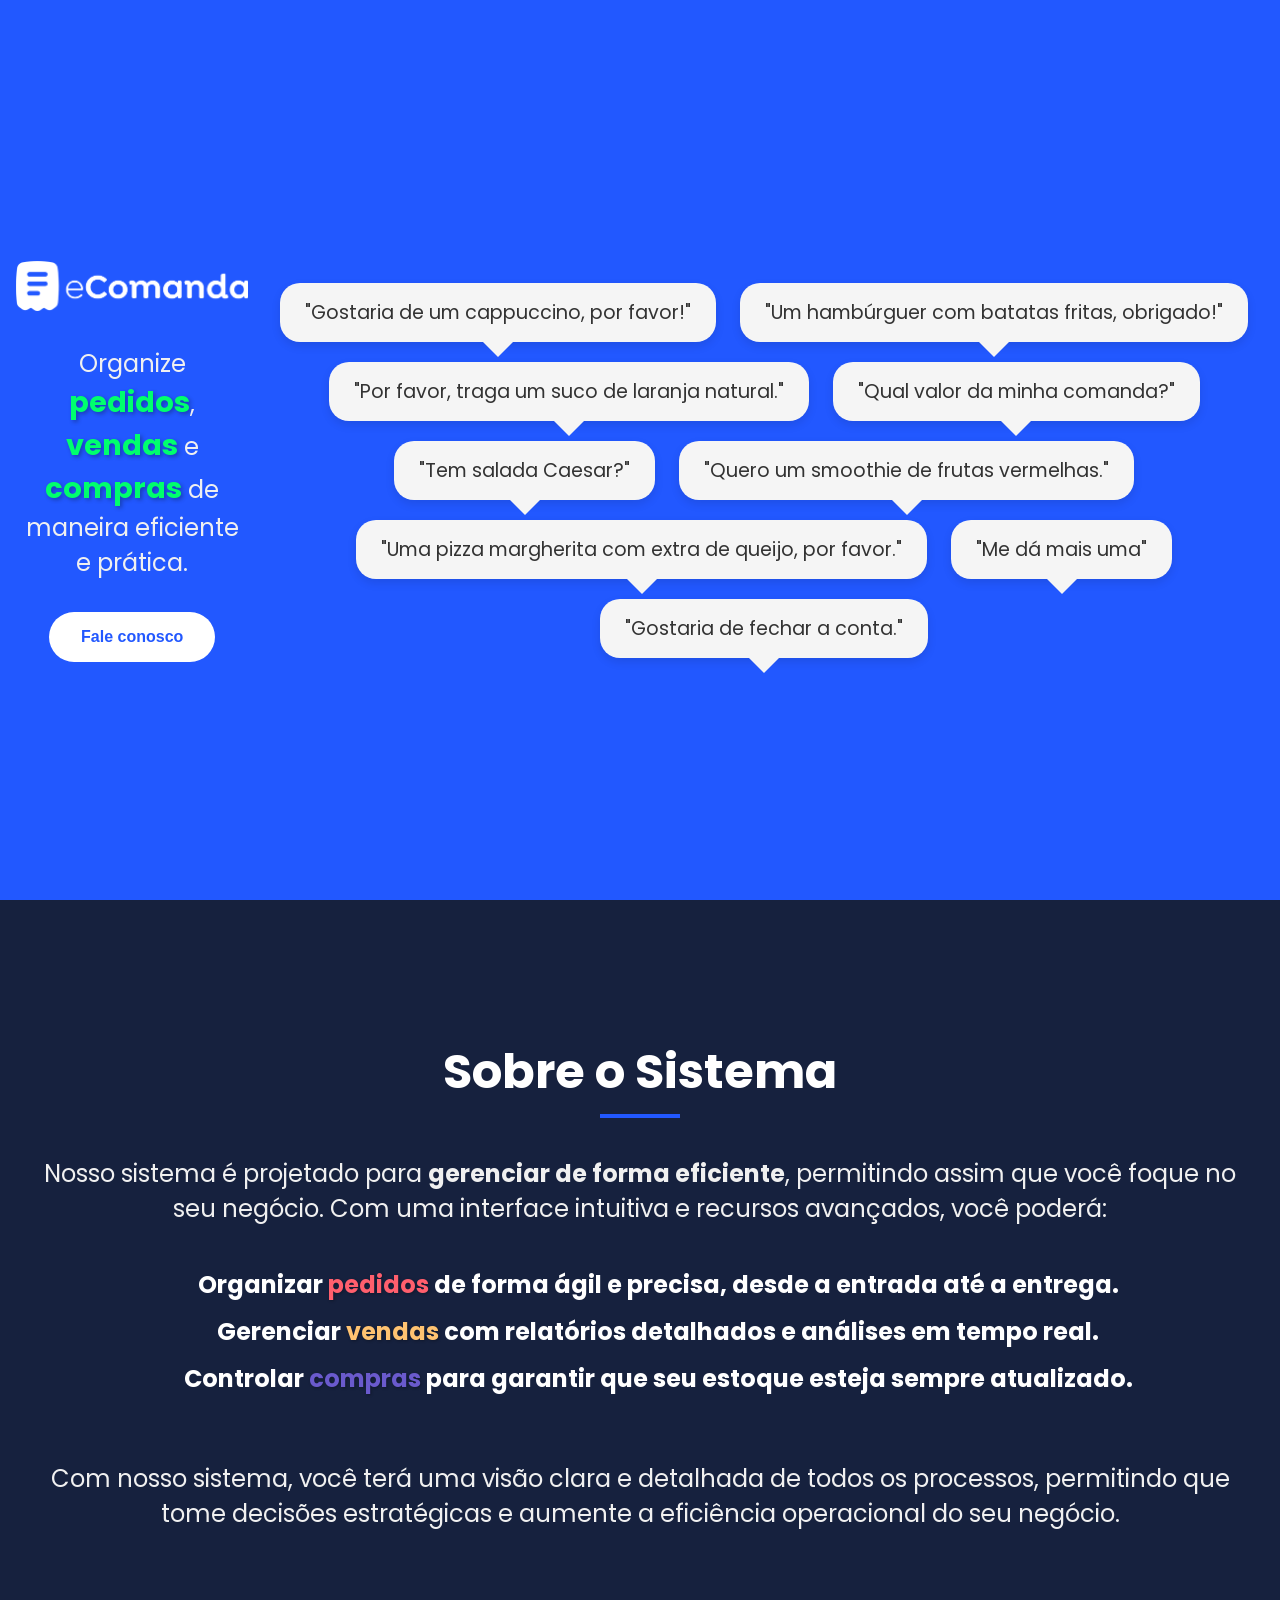
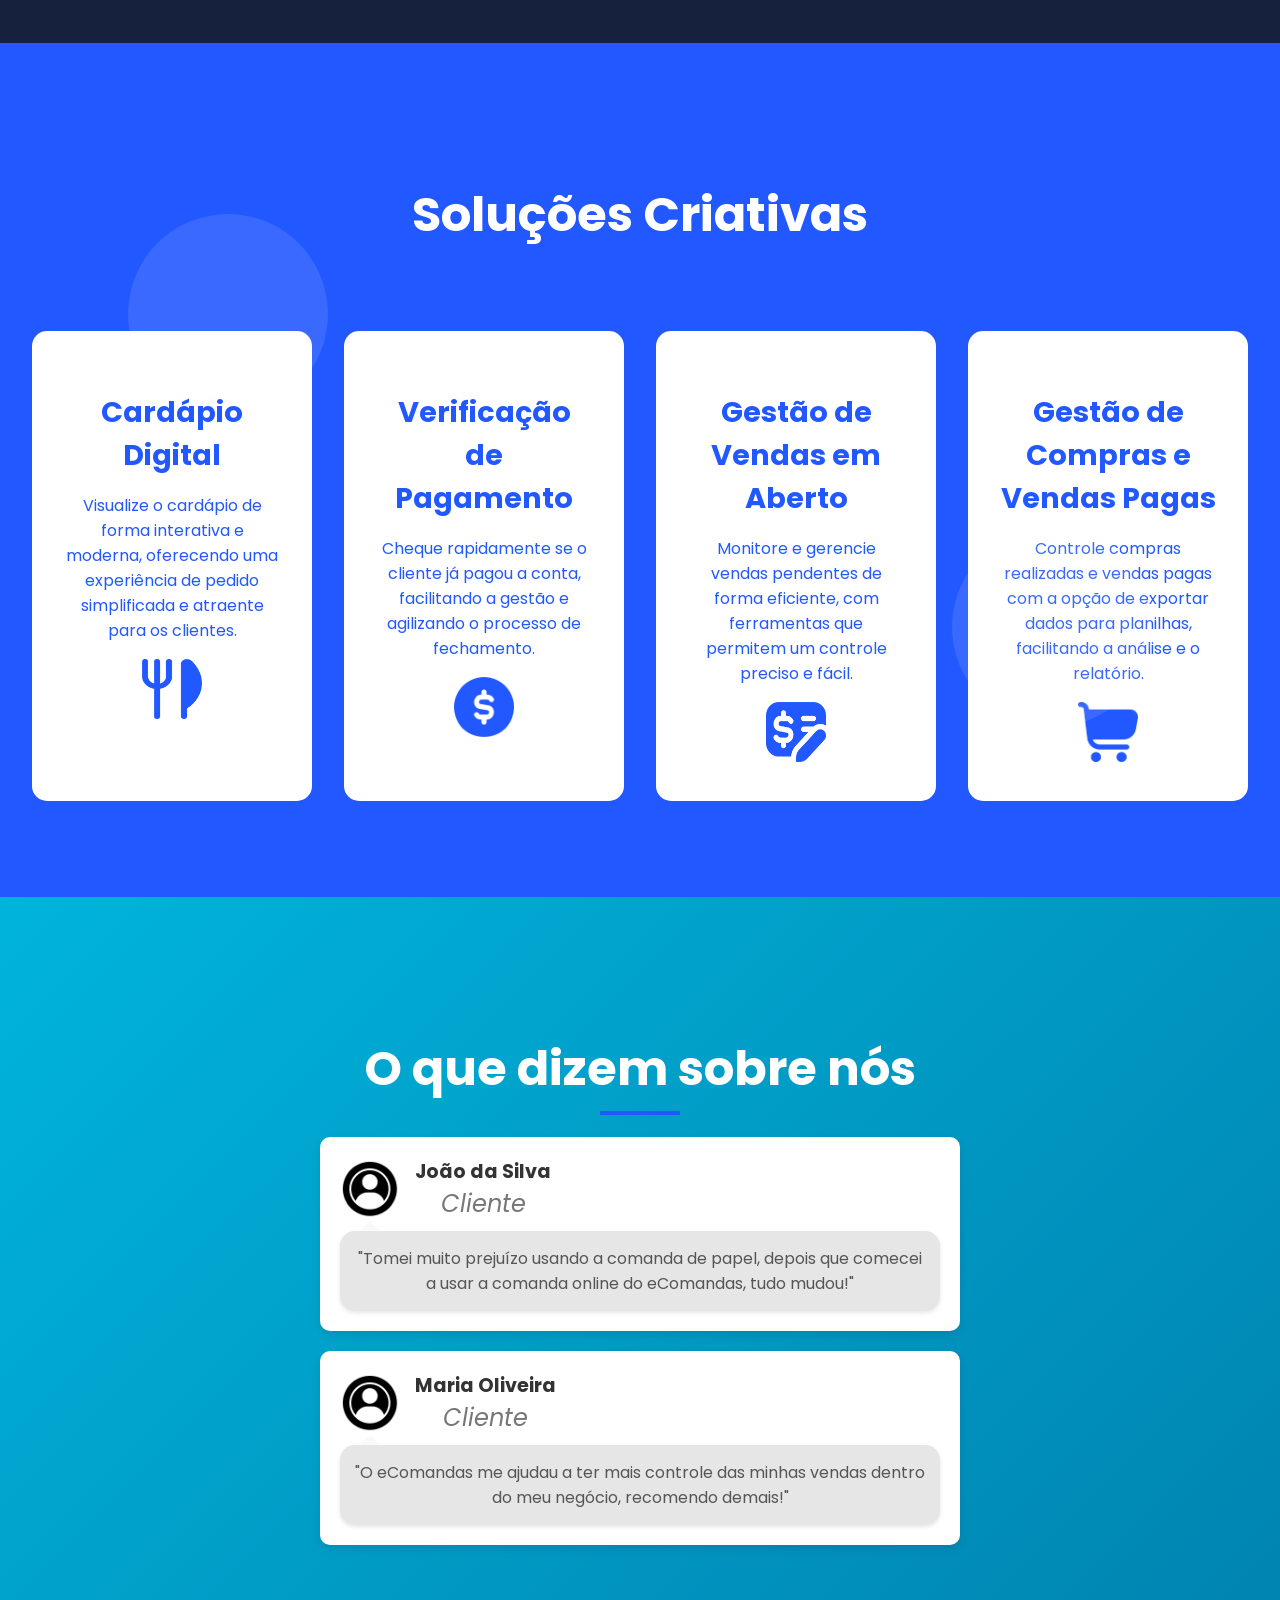
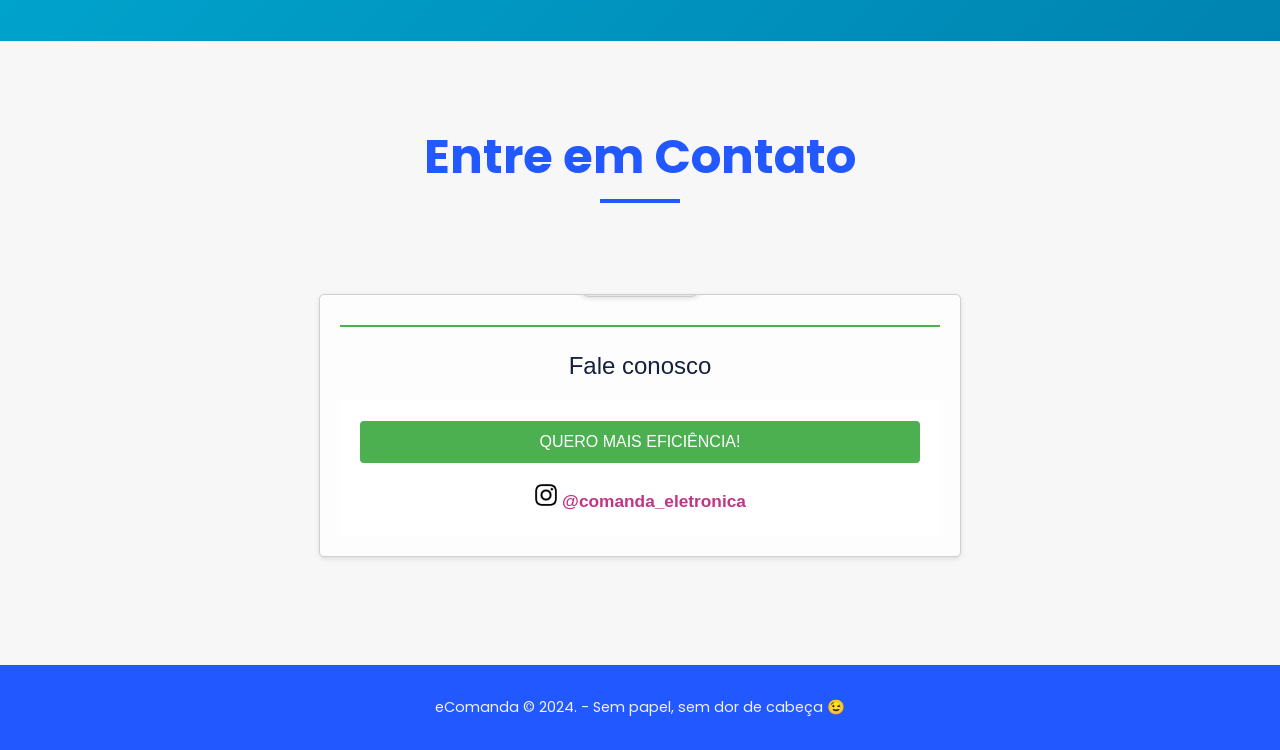
==== index.html @ a19145e9 "commit inicial" ====
<!DOCTYPE html>
<html lang="pt-br">
<head>
    <meta charset="UTF-8">
    <meta http-equiv="X-UA-Compatible" content="IE=edge">
    <meta name="viewport" content="width=device-width, initial-scale=1.0">
    <title>Landing Page Criativa</title>
    <link rel="icon" href="./images/icon_ecomanda.png">
    <link href="https://fonts.googleapis.com/css2?family=Pacifico&family=Poppins:wght@300;400;700&display=swap" rel="stylesheet">
    <style>
        body {
            font-family: 'Poppins', sans-serif;
            margin: 0;
            padding: 0;
            overflow-x: hidden;
            background-color: #1a1a2e;
            color: #fff;
        }

        header {
            position: relative;
            height: 100vh;
            background-color: #2258FF;
            display: flex;
            justify-content: center;
            align-items: center;
            text-align: center;
            overflow: hidden;
        }


        .header-content {
            z-index: 10;
            position: relative;
            margin-left: 1rem;
        }

        .header-logo {
            height: 50px;
        }

        /* Estilo para os balões de texto */


/* Estilo para os balões de texto */
.bubble-container {
    position: relative;
    top: 20px;
    text-align: center;
    padding: 20px;
}

.bubble {
    position: relative;
    display: inline-block;
    background-color: #f5f5f5;
    border-radius: 20px;
    padding: 15px 25px;
    margin: 10px;
    font-size: 1.2em;
    color: #333;
    box-shadow: 0px 4px 10px rgba(0, 0, 0, 0.1);
    animation: float 6s ease-in-out infinite;
}

.bubble::after {
    content: "";
    position: absolute;
    border-style: solid;
    border-width: 15px 15px 0;
    border-color: #f5f5f5 transparent;
    display: block;
    width: 0;
    z-index: 1;
    bottom: -15px;
    left: 50%;
    transform: translateX(-50%);
}

.bubble1 { animation-delay: 0s; }
.bubble2 { animation-delay: 0.5s; }
.bubble3 { animation-delay: 1s; }
.bubble4 { animation-delay: 1.5s; }
.bubble5 { animation-delay: 2s; }
.bubble6 { animation-delay: 2.5s; }
.bubble7 { animation-delay: 3s; }
.bubble8 { animation-delay: 3.5s; }
.bubble9 { animation-delay: 4s; }

/* Animação dos balões de texto */
@keyframes float {
    0%, 100% { transform: translateY(0); }
    50% { transform: translateY(-40px); }
}




        h1 {
            font-size: 5rem;
            font-family: 'Optima';
            margin: 0;
            color: #2258ff;
            text-shadow: 2px 2px 4px rgba(0, 0, 0, 0.3);
            animation: floatText 3s ease-in-out infinite;
        }

        p {
            font-size: 1.5rem;
            margin: 1rem 0;
            color: #f0f0f0;
            animation: fadeIn 2s ease-in-out 1s forwards;
            opacity: 0;
        }

        ul {
            font-size: 1.5rem;

        }

        .btn {
            padding: 1rem 2rem;
            background-color: #fff;
            color: #2258FF;
            border: none;
            border-radius: 50px;
            font-size: 1rem;
            font-weight: bold;
            cursor: pointer;
            margin-top: 1rem;
            transition: all 0.3s ease;
            animation: fadeIn 2s ease-in-out 1.5s forwards;
            opacity: 0;
        }

        .btn:hover {
            background-color: #FF5F6D;
            color: #fff;
        }

        @keyframes floatText {
            0%, 100% {
                transform: translateY(0);
            }
            50% {
                transform: translateY(-20px);
            }
        }

        @keyframes fadeIn {
            to {
                opacity: 1;
            }
        }

        .wave-container {
            position: absolute;
            bottom: 0;
            left: 0;
            width: 100%;
            overflow: hidden;
            line-height: 0;
        }

        .wave {
            fill: #fff;
            animation: wave 10s linear infinite;
        }

        @keyframes wave {
            0% {
                transform: translateX(-50%);
            }
            100% {
                transform: translateX(0);
            }
        }

        .section {
            padding: 6rem 2rem;
            text-align: center;
        }

        .section h2 {
            font-size: 3rem;
            margin-bottom: 2rem;
            position: relative;
            display: inline-block;
        }

        .section h2::after {
            content: '';
            width: 80px;
            height: 4px;
            background-color: #2258FF;
            position: absolute;
            left: 50%;
            bottom: -10px;
            transform: translateX(-50%);
            animation: underline 2s ease-in-out infinite;
        }

        @keyframes underline {
            0%, 100% {
                width: 80px;
            }
            50% {
                width: 100px;
            }
        }

        .about {
            background-color: #16213e;
        }

        .solutions {
            background: #2258FF;
            position: relative;
        }


        .solutions::before, .solutions::after {
            content: '';
            position: absolute;
            width: 200px;
            height: 200px;
            background-color: rgba(255, 255, 255, 0.1);
            border-radius: 50%;
            animation: floatShapes 8s infinite linear;
        }

        .solutions::before {
            top: 20%;
            left: 10%;
        }

        .solutions::after {
            bottom: 20%;
            right: 10%;
        }

        @keyframes floatShapes {
            0% {
                transform: translateY(0);
            }
            50% {
                transform: translateY(-30px);
            }
            100% {
                transform: translateY(0);
            }
        }

        .solutions-grid {
            display: grid;
            grid-template-columns: repeat(auto-fit, minmax(200px, 1fr));
            gap: 2rem;
            margin-top: 3rem;
        }

        .solution-card {
            background-color: #ffffff;
            border-radius: 15px;
            padding: 2rem;
            color: #fff;
            transition: transform 0.3s ease;
            transform: scale(1);
            position: relative;
            overflow: hidden;
        }

        .solution-card:hover {
            transform: scale(1.05);
        }

        .solution-card h3 {
            font-size: 1.8rem;
            margin-bottom: 1rem;
            color: #2258FF;
        }

        .solution-card p {
            font-size: 1rem;
            color: #2258FF;
        }

        .testimonials {
            background: linear-gradient(135deg, #00b4db, #0083b0);
        }

        .testimonial-card {
            background-color: rgba(255, 255, 255, 0.2);
            border-radius: 15px;
            padding: 2rem;
            margin: 1rem 0;
            transition: transform 0.3s ease;
            transform: scale(1);
            position: relative;
        }

        .testimonial-card:hover {
            transform: scale(1.05);
        }

        .testimonial-card p {
            color: #fff;
        }

        .contact {
            background-color: #1a1a2e;
        }

        .contact-form {
            display: flex;
            flex-direction: column;
            align-items: center;
            max-width: 600px;
            margin: 0 auto;
        }

        .contact-form input, .contact-form textarea {
            width: 100%;
            padding: 1rem;
            margin: 0.5rem 0;
            border-radius: 30px;
            border: none;
            outline: none;
            font-size: 1rem;
            transition: box-shadow 0.3s ease;
        }

        .contact-form input:focus, .contact-form textarea:focus {
            box-shadow: 0 0 10px rgba(0, 180, 219, 0.8);
        }

        .contact-form button {
            background-color: #00b4db;
            color: #fff;
            padding: 1rem 2rem;
            border: none;
            border-radius: 50px;
            cursor: pointer;
            font-size: 1rem;
            transition: all 0.3s ease;
        }

        .contact-form button:hover {
            background-color: #0083b0;
        }

        .footer {
            background-color: #2258FF;
            color: #fff;
            padding: 2rem 0;
            text-align: center;
        }

        .footer p {
            margin: 0;
            font-size: 0.9rem;
        }
    </style>
</head>
<body>

<header>
    <div class="header-content">
        <h1><img class="header-logo" src="./images/logo_ecomanda_negativo.png" alt=""></h1>
<p >
        Organize 
        <strong style="
/*            display: block;*/
            font-weight: bold;
            font-size: 1.2em;
            color: #00FF6D; /* Cor do texto */
            text-shadow: 2px 2px 4px rgba(0, 0, 0, 0.3); /* Sombra do texto */
        ">pedidos</strong>,<br>
        <strong style="
/*            display: block;*/
            font-weight: bold;
            font-size: 1.2em;
            color: #00FF6D; /* Cor do texto para o segundo item */
            text-shadow: 2px 2px 4px rgba(0, 0, 0, 0.3); /* Sombra do texto */
        ">vendas</strong> e<br>
        <strong style="
/*            display: block;*/
            font-weight: bold;
            font-size: 1.2em;
            color: #00FF6D; /* Cor do texto para o terceiro item */
            text-shadow: 2px 2px 4px rgba(0, 0, 0, 0.3); /* Sombra do texto */
        ">compras</strong> de maneira eficiente e prática.
    </p>
</body>     




 <button onclick="document.getElementById('secao-alvo').scrollIntoView({ behavior: 'smooth' });" class="btn">Fale conosco</button>
    </div>
    <!-- Balões de texto representando pedidos de clientes -->
    <div class="bubble-container">
        <div class="bubble bubble1">"Gostaria de um cappuccino, por favor!"</div>
        <div class="bubble bubble2">"Um hambúrguer com batatas fritas, obrigado!"</div>
        <div class="bubble bubble3">"Por favor, traga um suco de laranja natural."</div>
        <div class="bubble bubble4">"Qual valor da minha comanda?"</div>
        <div class="bubble bubble5">"Tem salada Caesar?"</div>
        <div class="bubble bubble6">"Quero um smoothie de frutas vermelhas."</div>
        <div class="bubble bubble7">"Uma pizza margherita com extra de queijo, por favor."</div>
        <div class="bubble bubble8">"Me dá mais uma"</div> 
        <div class="bubble bubble9">"Gostaria de fechar a conta."</div>
    </div>
</header>


<section class="section about">
    <h2>Sobre o Sistema</h2>
    <br/>
    <p>
        Nosso sistema é projetado para <strong>gerenciar de forma eficiente</strong>, permitindo assim que você foque no seu negócio. 
        Com uma interface intuitiva e recursos avançados, você poderá:
    </p>
    <br/>
    <ul style="
        padding-left: 1.5em;
        list-style-type: none;
        margin-top: 0;
    ">
        <li style="
            margin-bottom: 0.5em;
            font-weight: bold;
        ">Organizar <strong style="
            color: #FF5F6D;
            text-shadow: 1px 1px 3px rgba(0, 0, 0, 0.3);
        ">pedidos</strong> de forma ágil e precisa, desde a entrada até a entrega.</li>
        <li style="
            margin-bottom: 0.5em;
            font-weight: bold;
        ">Gerenciar <strong style="
            color: #FFC371;
            text-shadow: 1px 1px 3px rgba(0, 0, 0, 0.3);
        ">vendas</strong> com relatórios detalhados e análises em tempo real.</li>
        <li style="
            margin-bottom: 0.5em;
            font-weight: bold;
        ">Controlar <strong style="
            color: #6A5ACD;
            text-shadow: 1px 1px 3px rgba(0, 0, 0, 0.3);
        ">compras</strong> para garantir que seu estoque esteja sempre atualizado.</li>
    </ul>
    <br/>
    <p>
        Com nosso sistema, você terá uma visão clara e detalhada de todos os processos, permitindo que tome decisões estratégicas e aumente a eficiência operacional do seu negócio.
    </p>
</section>



<section class="section solutions">
        <h2>Soluções Criativas</h2>
    </div>
    <div class="solutions-grid">
        <div class="solution-card">
            <h3>Cardápio Digital</h3>
            <p>Visualize o cardápio de forma interativa e moderna, oferecendo uma experiência de pedido simplificada e atraente para os clientes.</p>
            <div class="animation-container">
                <div class="animation-icon">
                    <img width="60" height="60" src="./icons/utensilios-1.png" alt="">
                </div>
            </div>
        </div>
        <div class="solution-card">
            <h3>Verificação de Pagamento</h3>
            <p>Cheque rapidamente se o cliente já pagou a conta, facilitando a gestão e agilizando o processo de fechamento.</p>
            <div class="animation-container">
                <div class="animation-icon">
                    <img width="60" height="60" src="./icons/pagamento-1.png" alt="">
                </div>
            </div>
        </div>
        <div class="solution-card">
            <h3>Gestão de Vendas em Aberto</h3>
            <p>Monitore e gerencie vendas pendentes de forma eficiente, com ferramentas que permitem um controle preciso e fácil.</p>
            <div class="animation-container">
                <div class="animation-icon">
                    <img width="60" height="60" src="./icons/vendas-1.png" alt="">
                </div>
            </div>
        </div>
        <div class="solution-card">
            <h3>Gestão de Compras e Vendas Pagas</h3>
            <p>Controle compras realizadas e vendas pagas com a opção de exportar dados para planilhas, facilitando a análise e o relatório.</p>
            <div class="animation-container">
                <div class="animation-icon">
                    <img width="60" height="60" src="./icons/carrinho-1.png" alt="">
                </div>
            </div>
        </div>
    </div>
</section>





<section class="section testimonials">
    <h2>O que dizem sobre nós</h2>
    <div class="testimonials-grid">
        <div class="testimonial-card">
            <div class="testimonial-header">
                <img src="./images/perfil-de-usuario.png" alt="Foto do Testemunho 1" class="testimonial-photo">
                <div class="testimonial-info">
                    <h3>João da Silva</h3>
                    <p><em>Cliente</em></p>
                </div>
            </div>
            <div class="testimonial-bubble">
                <p>"Tomei muito prejuízo usando a comanda de papel, depois que comecei a usar a comanda online do eComandas, tudo mudou!"</p>
            </div>
        </div>
        <div class="testimonial-card">
            <div class="testimonial-header">
                <img src="./images/perfil-de-usuario.png" alt="Foto do Testemunho 2" class="testimonial-photo">
                <div class="testimonial-info">
                    <h3>Maria Oliveira</h3>
                    <p><em>Cliente</em></p>
                </div>
            </div>
            <div class="testimonial-bubble">
                <p>"O eComandas me ajudau a ter mais controle das minhas vendas dentro do meu negócio, recomendo demais!"</p>
            </div>
        </div>

    </div>
</section>

<style>
/* Estilos para a seção de depoimentos */
.testimonials-grid {
    display: flex;
    flex-direction: column;
    gap: 20px;
}

.testimonial-card {
    background-color: #fff;
    border-radius: 10px;
    box-shadow: 0 4px 8px rgba(0, 0, 0, 0.1);
    padding: 20px;
    max-width: 600px;
    margin: auto;
    position: relative;
}

.testimonial-header {
    display: flex;
    align-items: center;
    margin-bottom: 10px;
}

.testimonial-photo {
    width: 60px;
    height: 60px;
    border-radius: 50%;
    object-fit: cover;
    margin-right: 15px;
}

.testimonial-info h3 {
    margin: 0;
    font-size: 1.2em;
    color: #333;
}

.testimonial-info p {
    margin: 0;
    color: #777;
}

.testimonial-bubble {
    position: relative;
    background-color: #e6e6e6;
    border-radius: 15px;
    padding: 15px;
    box-shadow: 0 2px 4px rgba(0, 0, 0, 0.1);
}

.testimonial-bubble p {
    margin: 0;
    font-size: 1em;
    color: #555;
}

.testimonial-bubble::before {
    content: "";
    position: absolute;
    bottom: 100%;
    left: 20px;
    width: 0;
    height: 0;
    border-width: 10px;
    border-style: solid;
    border-color: transparent transparent #f9f9f9 transparent;
}
</style>



<section id="secao-alvo" class="section contact">
    <h2 class="titulo-contato" >Entre em Contato</h2>
    <div class="contact-form">
        <div class="form-paper">
            <div class="form-header">
            </div><p class="contact-text">Fale conosco</p> 
            <div class="form-body">
                <button onclick="window.open('https://api.whatsapp.com/send?phone=5532998512325&text=Quero%20saber%20mais%20sobre%20a%20solu%C3%A7%C3%A3o%20eComanda!', '_blank')">Quero mais eficiência!</button>



            <div class="form-footer">
                

            <p class="social-link">
                <img src="./icons/instagram (2).png" alt="Instagram"> 
                <a href="https://www.instagram.com/comanda_eletronica" target="_blank" aria-label="Instagram"> 
                    @comanda_eletronica
                </a>
            </p>

            </div>
        </div>
    </div>
</section>

<style type="text/css">

.titulo-contato {
    color: #2258FF;
}

.contact-text {
    color: #16213e;
}

.social-link img {
    height: 24px;
    transform: scale(0.9);
}

.social-link a {
    position: relative;
    align-items: center;
    text-decoration: none;
    color: #C13584; /* Cor do Instagram */
    font-family: Arial, sans-serif;
    font-size: 1.2em;
    font-weight: bold;
    transition: color 0.3s, transform 0.3s;
}

.social-link a:hover {
    color: #E1306C; 
    transform: scale(1.05);
}




    /* Estilos para a seção de contato */
.contact {
    padding: 40px;
    background-color: #f7f7f7;
    text-align: center;
}



.contact-form {
    display: flex;
    justify-content: center;
    align-items: center;
    min-height: 400px;
}

.form-paper {
    background-color: #fff;
    border: 1px solid #ddd;
    border-radius: 5px;
    box-shadow: 0 4px 8px rgba(0, 0, 0, 0.1);
    padding: 20px;
    max-width: 600px;
    width: 100%;
    position: relative;
    font-family: 'Arial', sans-serif;
    line-height: 1.6;
    overflow: hidden;
    background: linear-gradient(to bottom, #f5f5f5 0%, #fff 100%);
    /* Efeito de papel */
    background: #fdfdfd;
    border: 1px solid #d0d0d0;
    box-shadow: 0 2px 5px rgba(0, 0, 0, 0.1);
    position: relative;
}

.form-paper::before {
    content: "";
    position: absolute;
    top: -20px;
    left: 50%;
    width: 120px;
    height: 20px;
    background: #e6e6e6;
    border: 1px solid #ccc;
    border-radius: 0 0 10px 10px;
    transform: translateX(-50%);
    box-shadow: 0 2px 4px rgba(0, 0, 0, 0.1);
}

.form-header {
    border-bottom: 2px solid #4CAF50;
    padding-bottom: 10px;
    margin-bottom: 20px;
}

.form-header h3 {
    margin: 0;
    font-size: 1.5em;
    color: #333;
    text-shadow: 1px 1px 2px rgba(0,0,0,0.1);
}

.form-header p {
    margin: 5px 0 0;
    color: #666;
    font-size: 0.9em;
}

.form-body {
    padding: 20px;
    position: relative;
    background: #fff;
}

.form-body input,
.form-body textarea {
    width: 100%;
    padding: 12px;
    border: 1px solid #ddd;
    border-radius: 4px;
    margin-bottom: 15px;
    font-size: 1em;
    box-sizing: border-box;
    background: #f9f9f9;
    box-shadow: inset 1px 1px 2px rgba(0,0,0,0.1);
}

.form-body textarea {
    resize: vertical;
}

.form-body button {
    width: 100%;
    padding: 12px;
    background-color: #4CAF50;
    border: none;
    border-radius: 4px;
    color: #fff;
    font-size: 1em;
    cursor: pointer;
    transition: background-color 0.3s;
    text-transform: uppercase;
}

.form-body button:hover {
    background-color: #45a049;
}

.form-body input::placeholder,
.form-body textarea::placeholder {
    color: #aaa;
}

.form-footer {
    margin-top: 20px;
    text-align: center;
}

.form-footer p {
    margin: 0;
    font-size: 0.9em;
    color: #888;
}
</style>





<footer class="footer">
    <!-- <p>&copy; 2024 eComanda - Sem papel, sem dor de cabeça 😉</p> -->
    <p>eComanda &copy; 2024. - Sem papel, sem dor de cabeça 😉</p>
</footer>

</body>
</html>
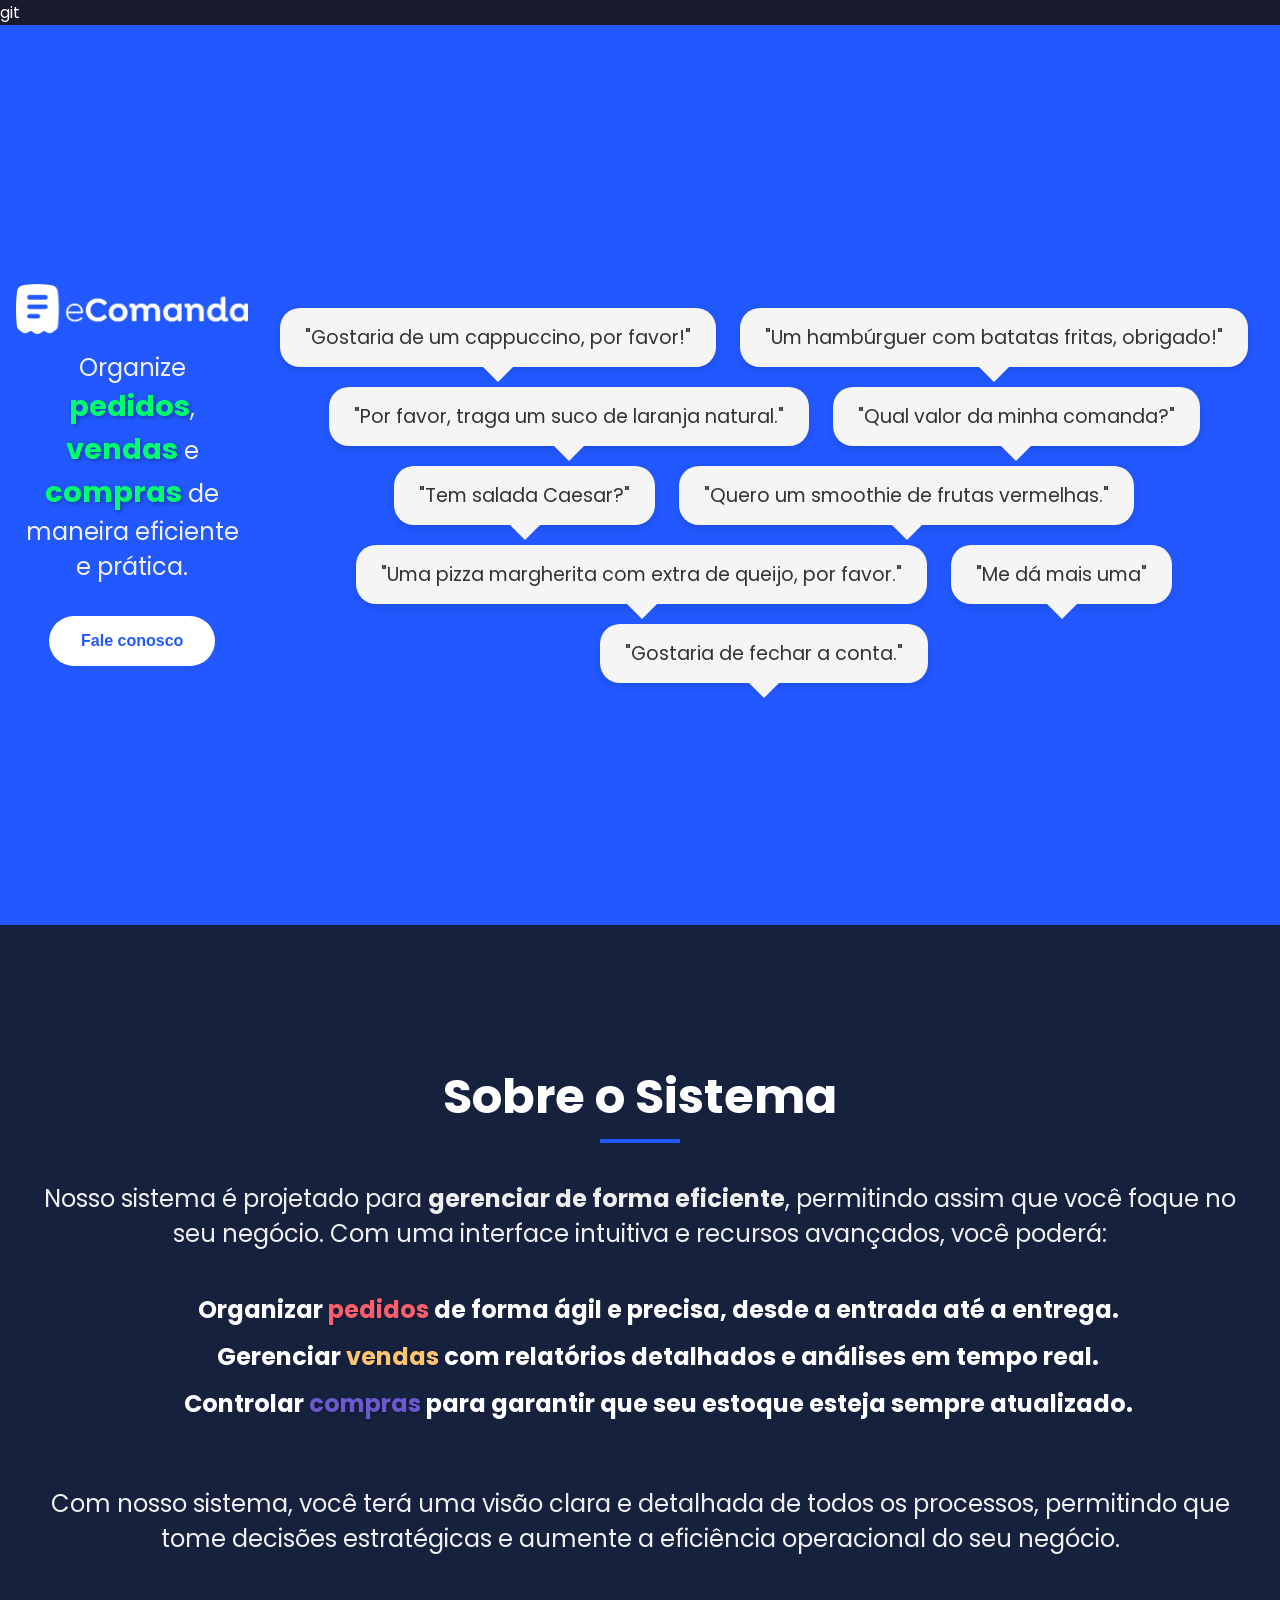
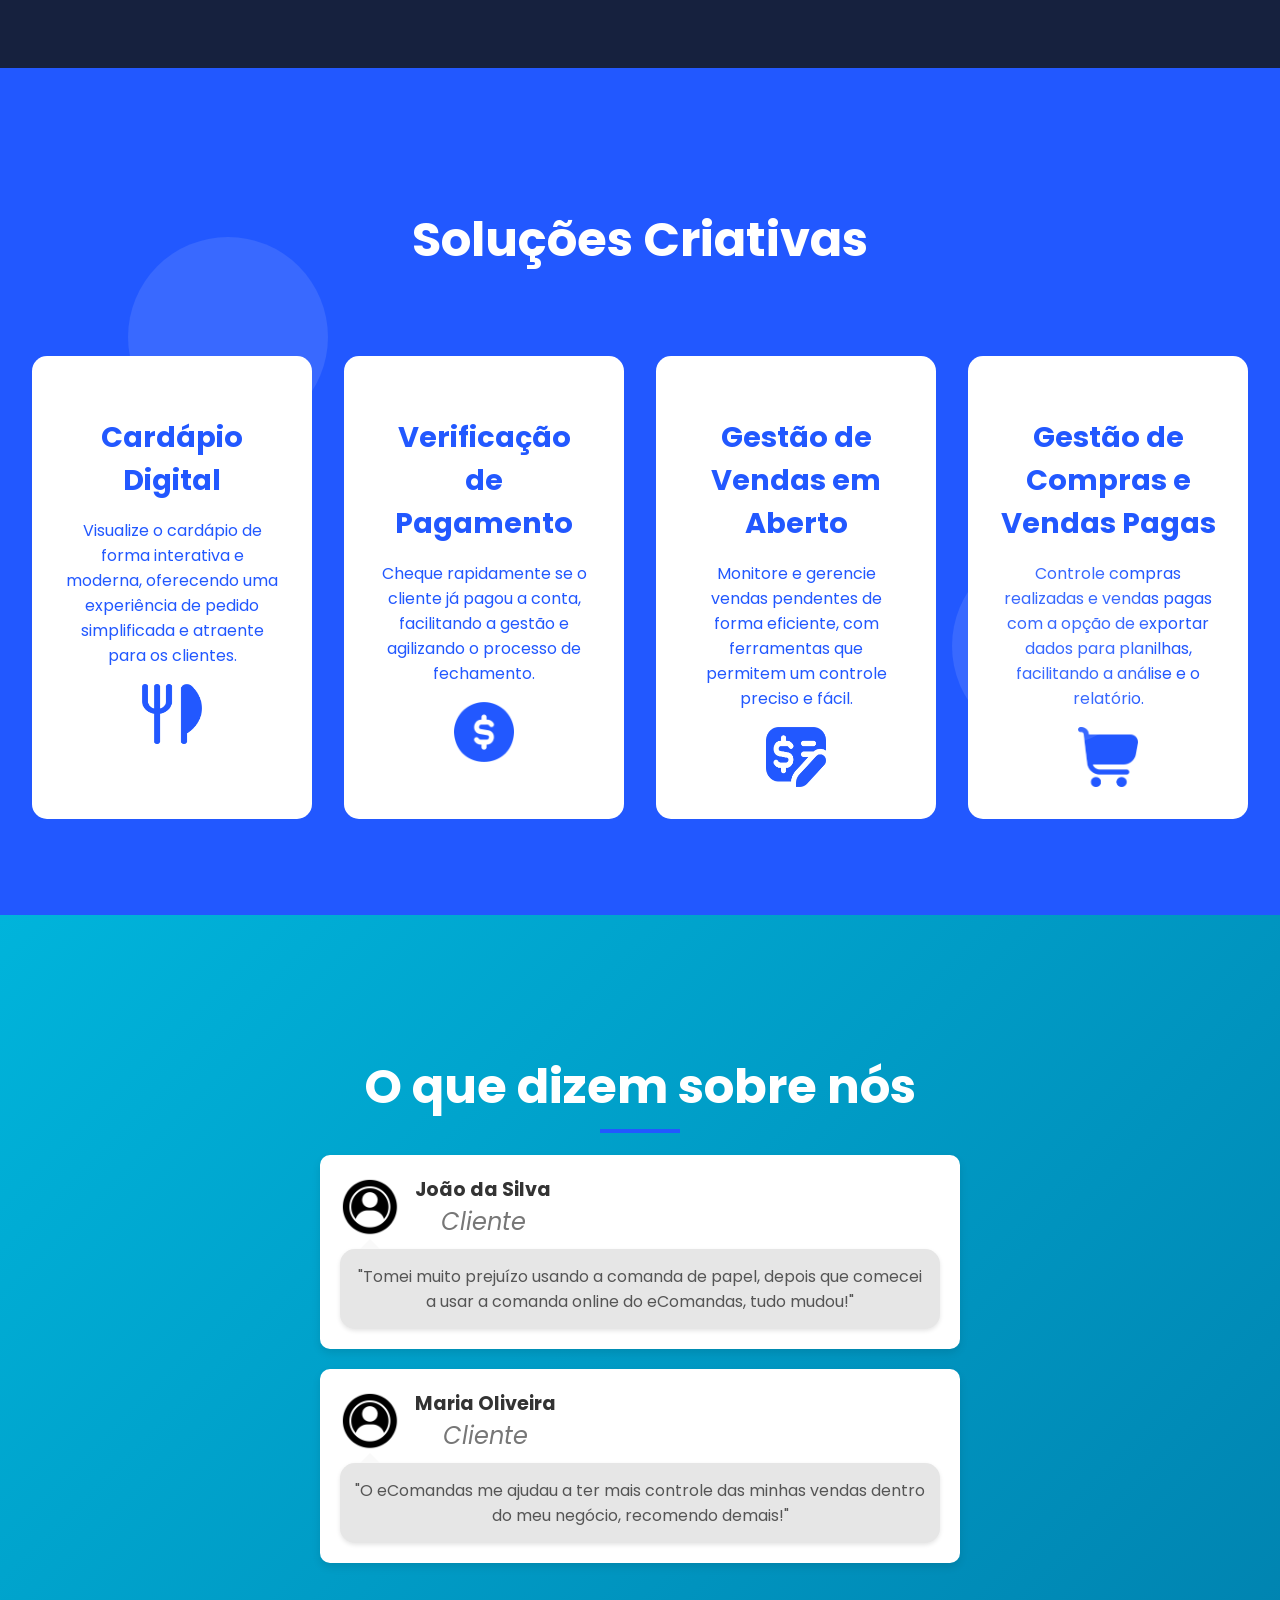
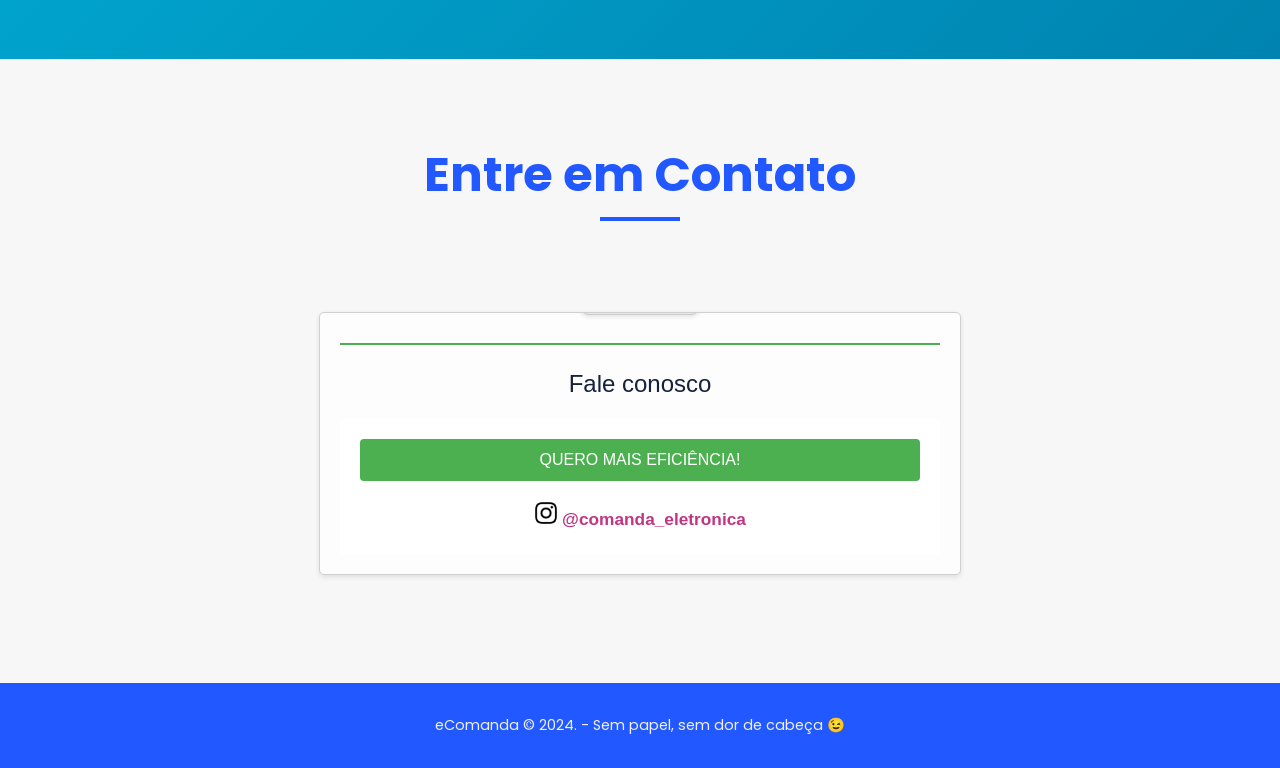
==== commit 414313cf: "Troca do nome da página" ====
--- a/index.html
+++ b/index.html
@@ -1,10 +1,10 @@
-<!DOCTYPE html>
+git<!DOCTYPE html>
 <html lang="pt-br">
 <head>
     <meta charset="UTF-8">
     <meta http-equiv="X-UA-Compatible" content="IE=edge">
     <meta name="viewport" content="width=device-width, initial-scale=1.0">
-    <title>Landing Page Criativa</title>
+    <title>eComanda</title>
     <link rel="icon" href="./images/icon_ecomanda.png">
     <link href="https://fonts.googleapis.com/css2?family=Pacifico&family=Poppins:wght@300;400;700&display=swap" rel="stylesheet">
     <style>
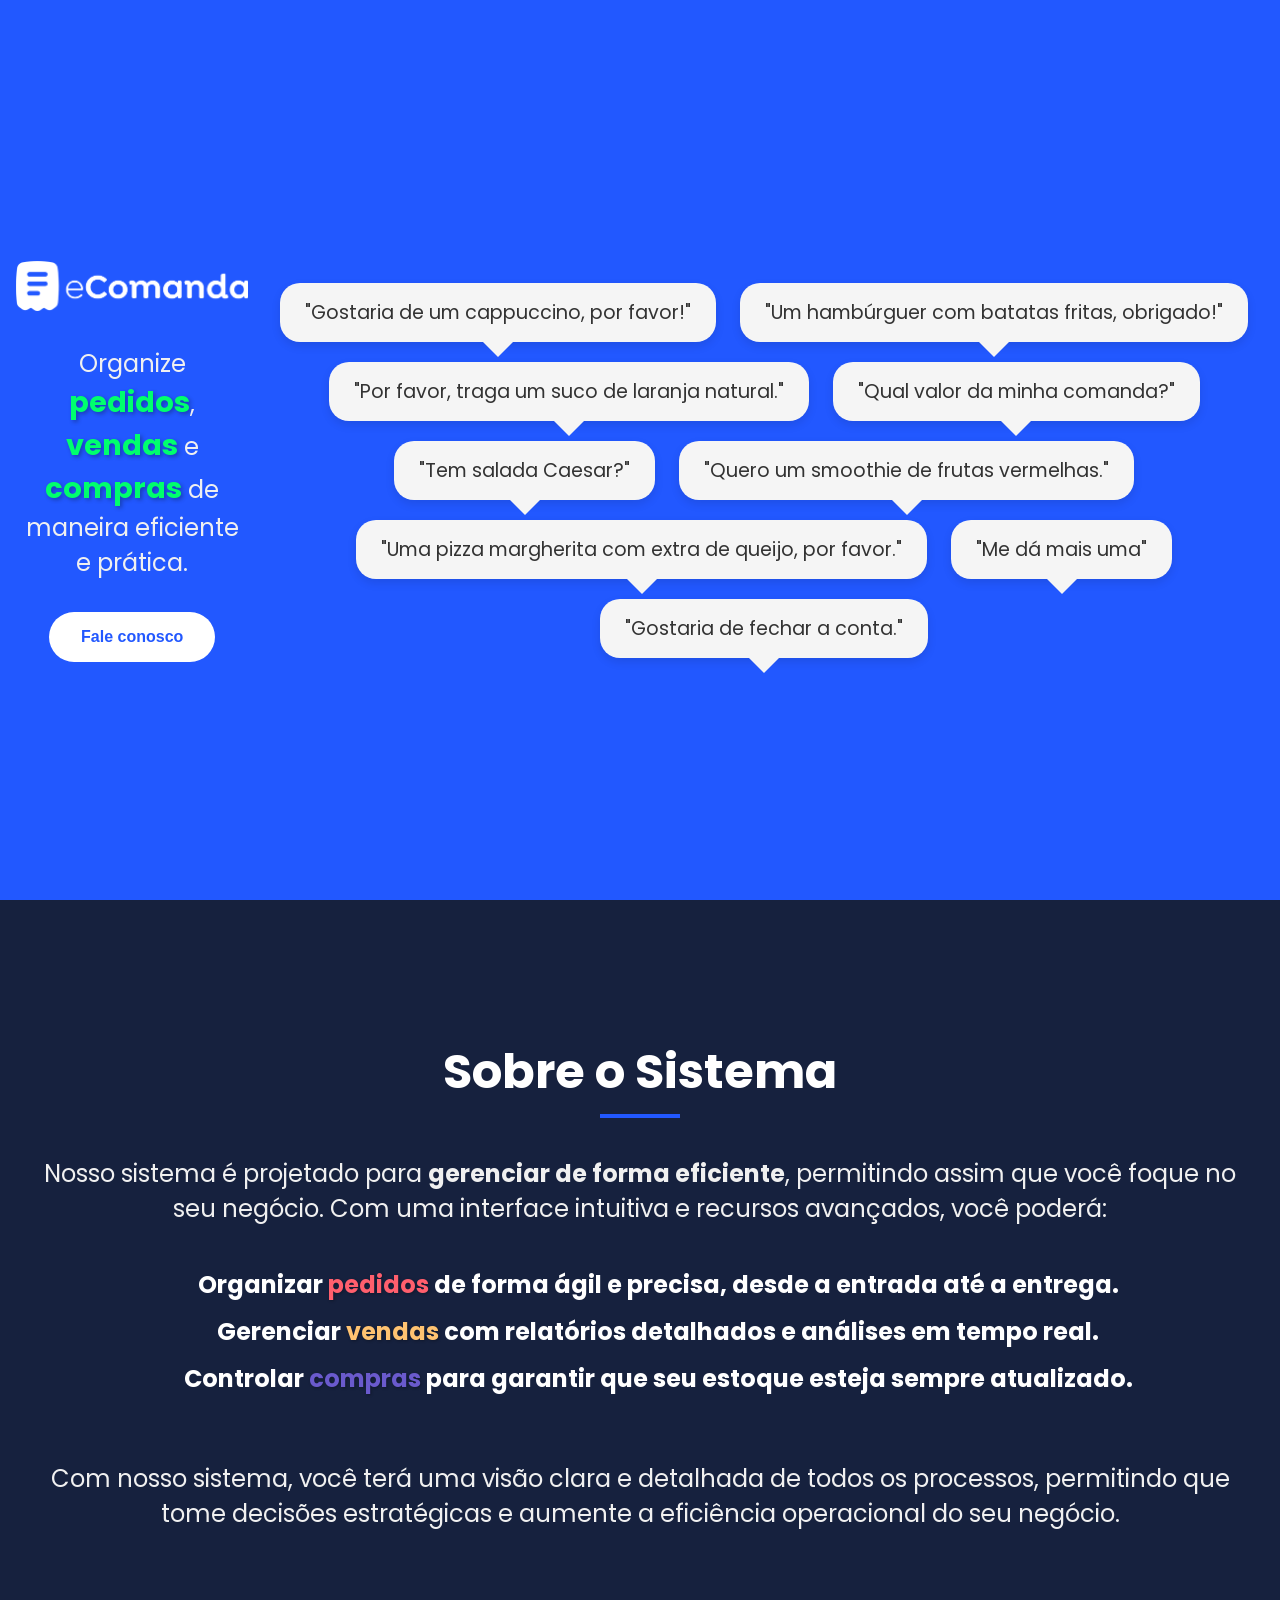
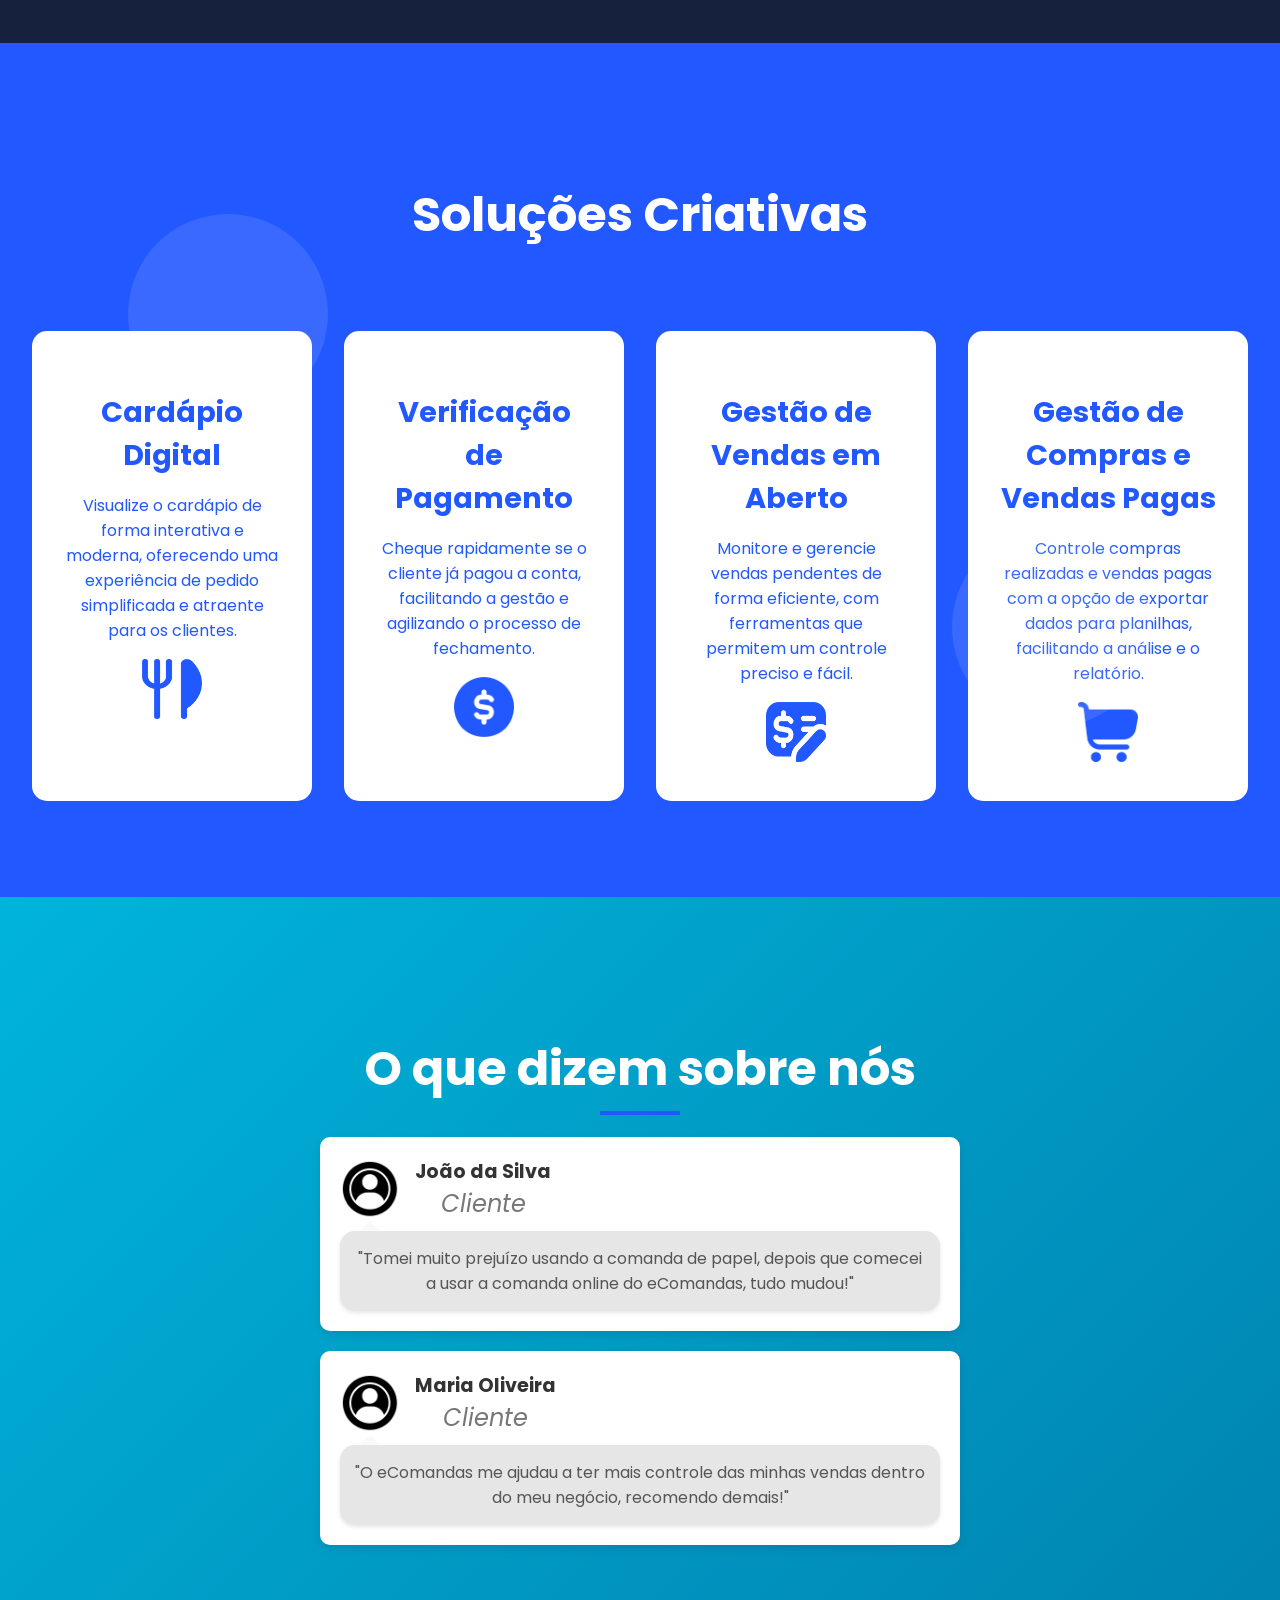
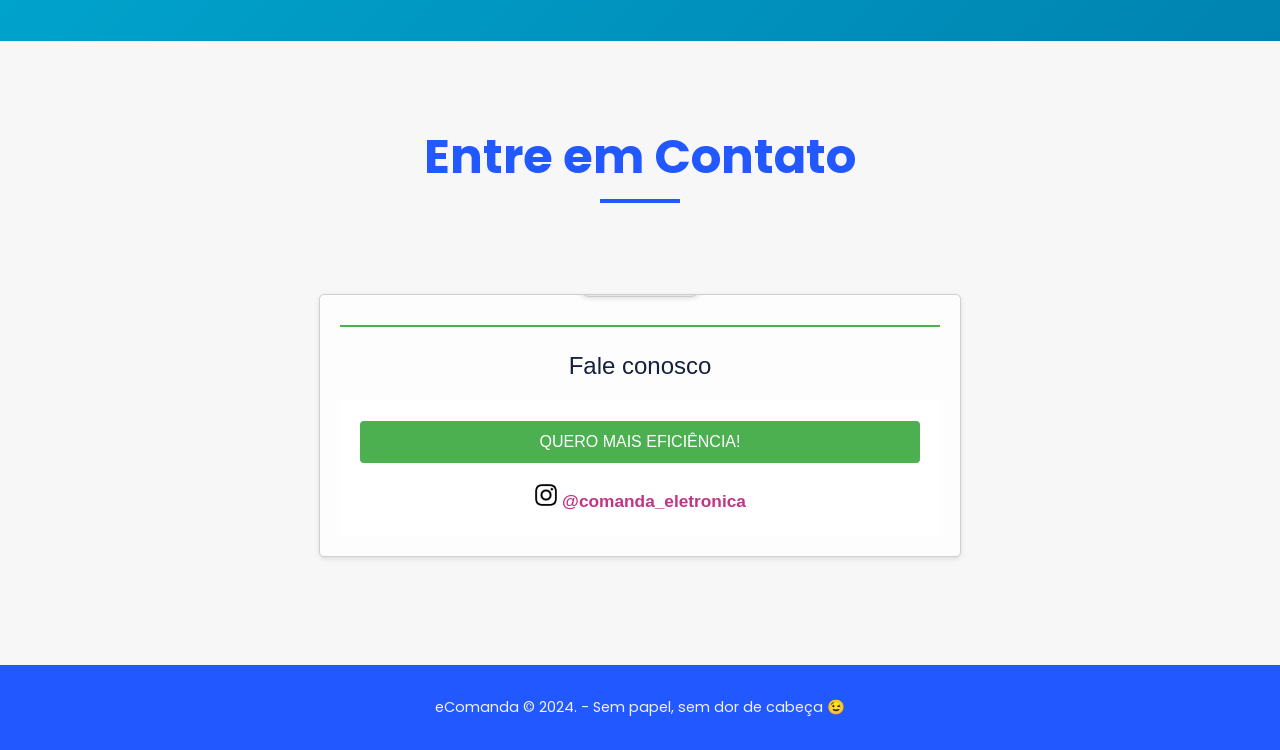
==== commit 3171a7b8: "Corrigindo erros" ====
--- a/index.html
+++ b/index.html
@@ -1,4 +1,4 @@
-git<!DOCTYPE html>
+<!DOCTYPE html>
 <html lang="pt-br">
 <head>
     <meta charset="UTF-8">
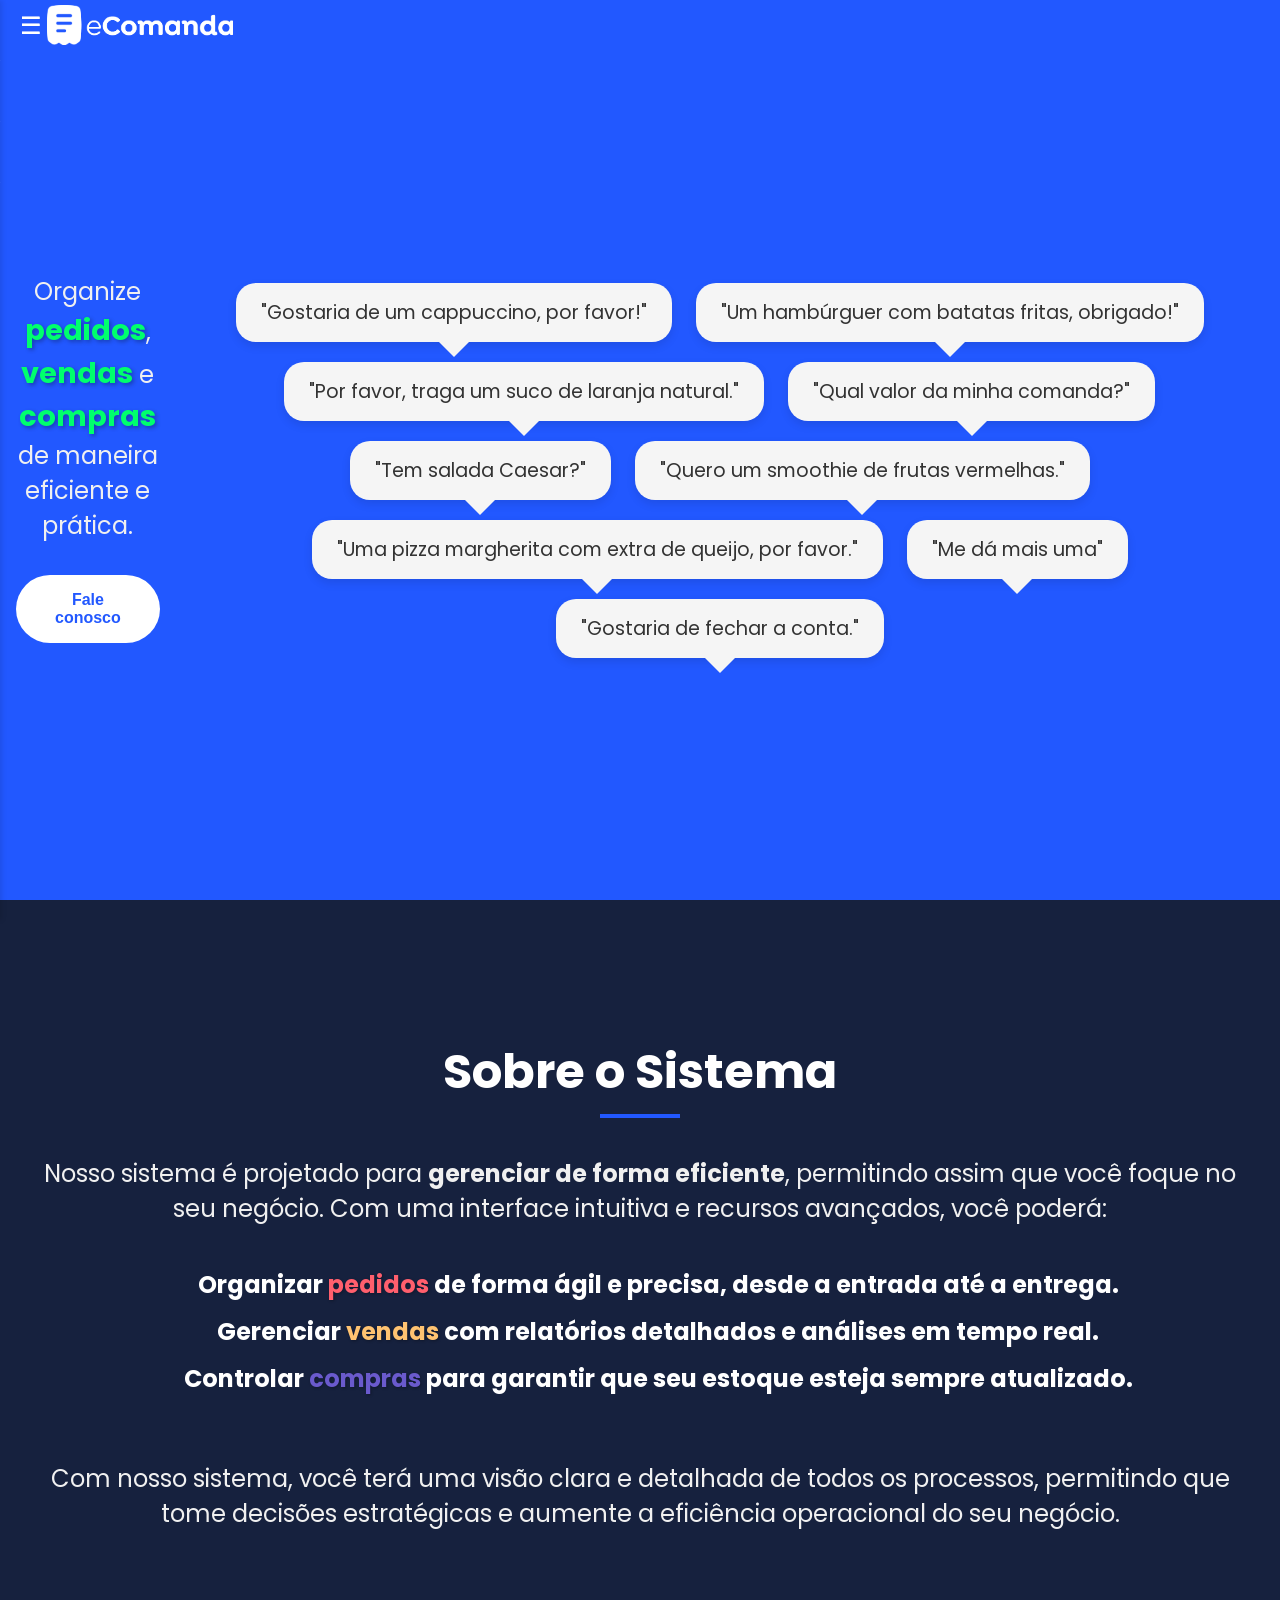
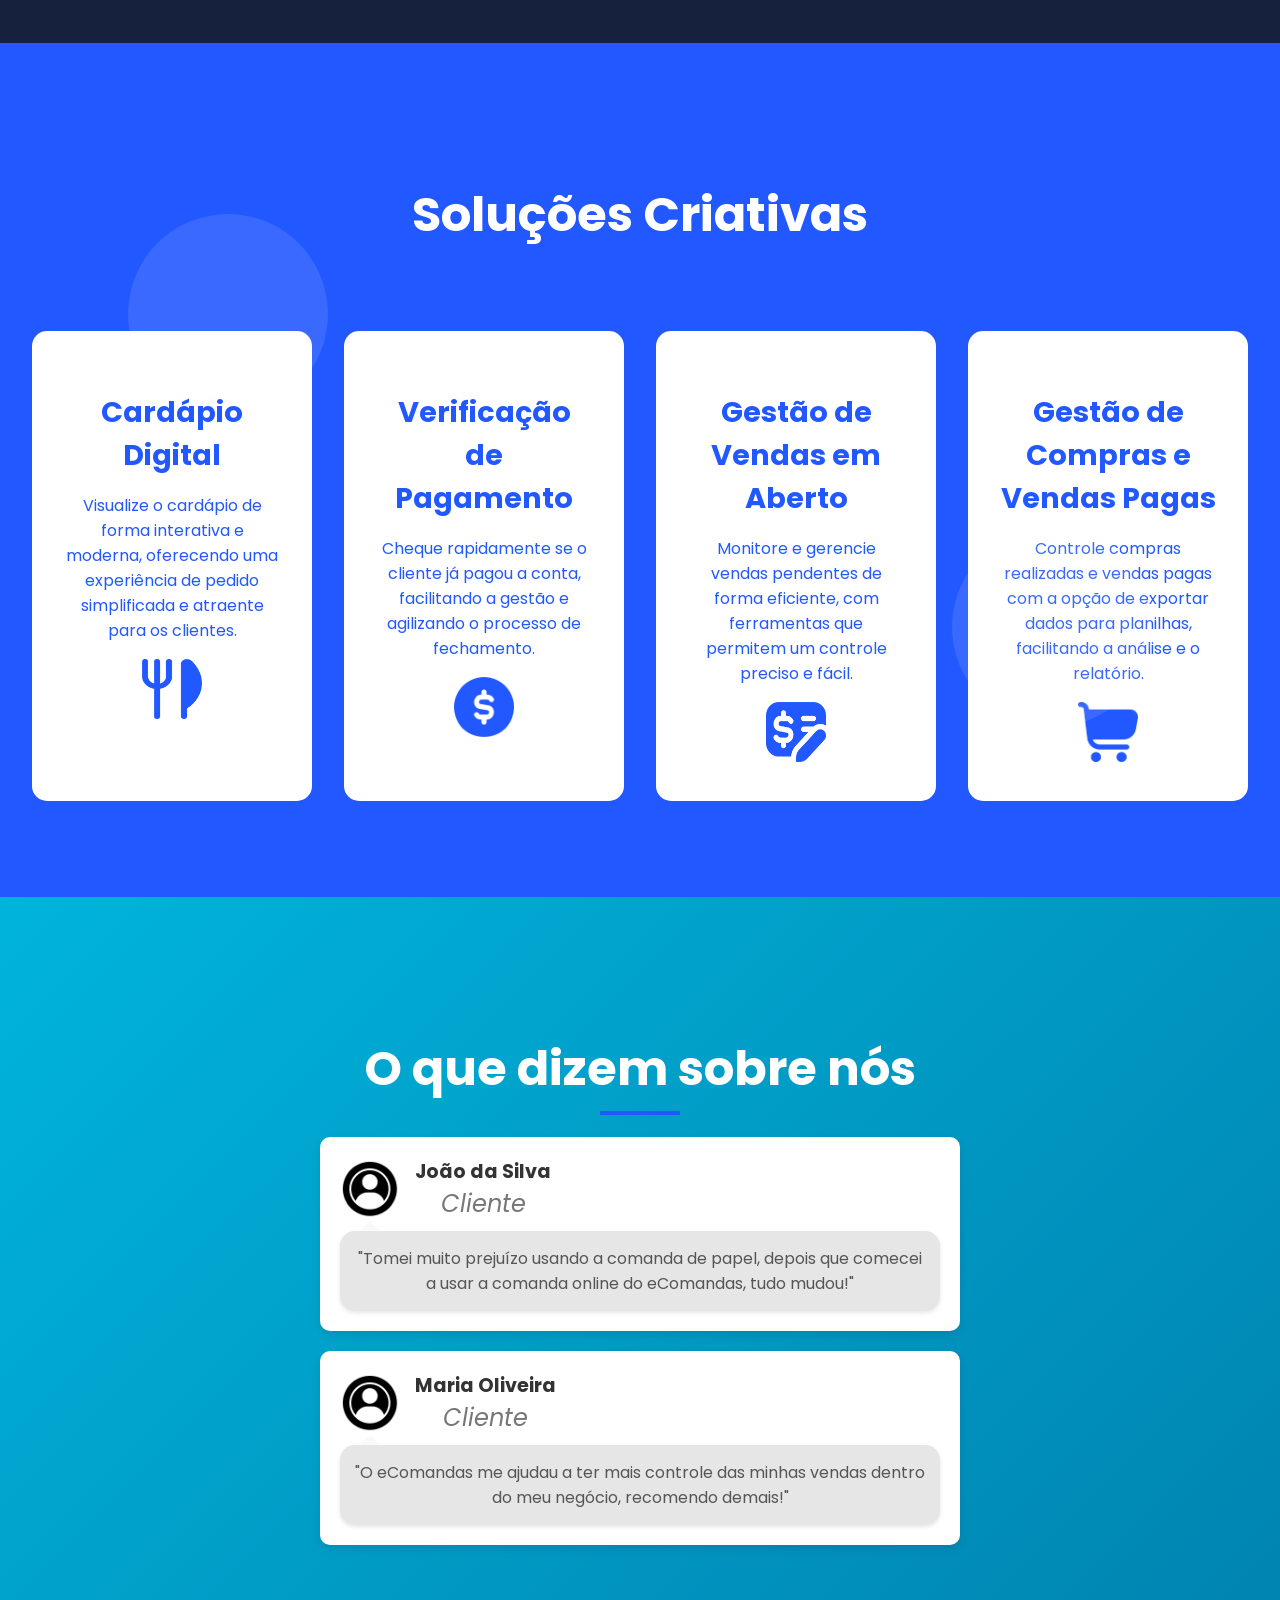
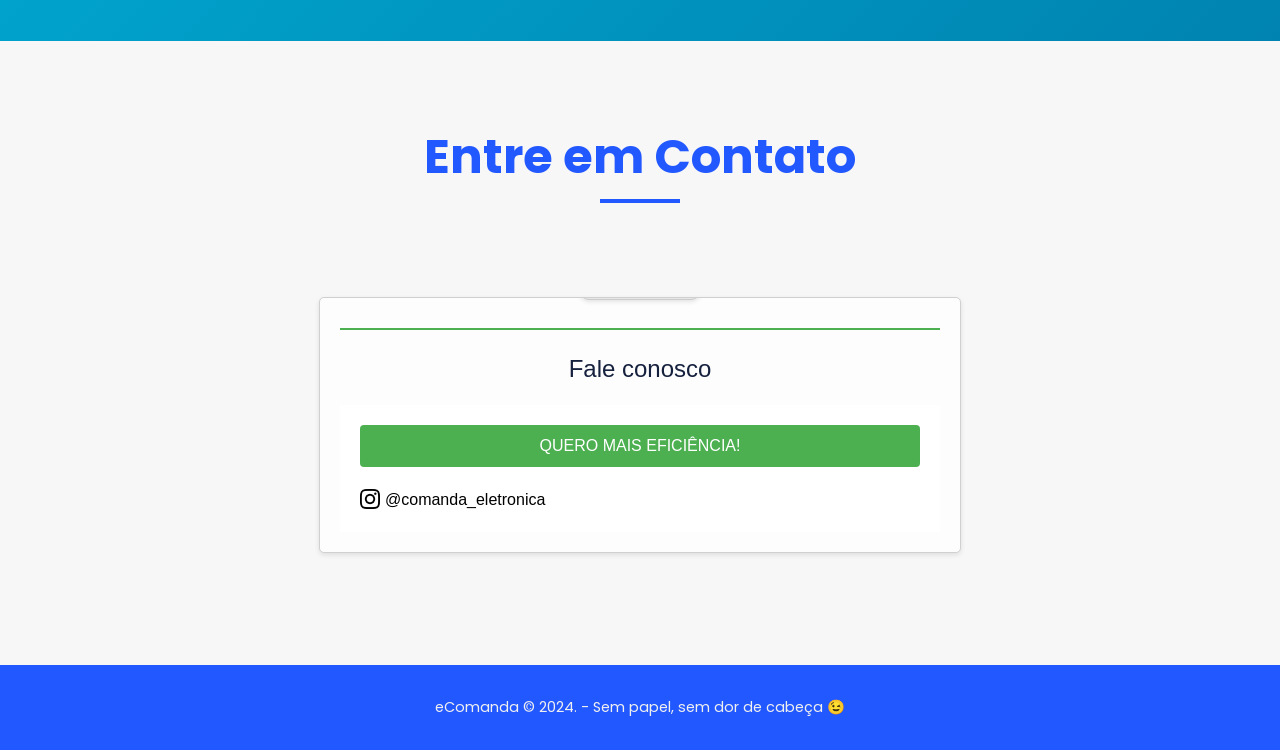
==== commit 39c9b346: "menu adicionado" ====
--- a/index.html
+++ b/index.html
@@ -4,9 +4,10 @@
     <meta charset="UTF-8">
     <meta http-equiv="X-UA-Compatible" content="IE=edge">
     <meta name="viewport" content="width=device-width, initial-scale=1.0">
-    <title>eComanda</title>
+    <title>Landing Page Criativa</title>
     <link rel="icon" href="./images/icon_ecomanda.png">
     <link href="https://fonts.googleapis.com/css2?family=Pacifico&family=Poppins:wght@300;400;700&display=swap" rel="stylesheet">
+    <link rel="stylesheet" href="styles.css">
     <style>
         body {
             font-family: 'Poppins', sans-serif;
@@ -134,7 +135,7 @@
         }
 
         .btn:hover {
-            background-color: #FF5F6D;
+            background-color: #2258FF;
             color: #fff;
         }
 
@@ -362,10 +363,32 @@
     </style>
 </head>
 <body>
+ 
 
 <header>
+
+    <div class="navbar">
+        <span class="openbtn" onclick="openMenu()">☰ <img src="./images/logo_ecomanda_negativo.png" alt=""></span>
+    </div>
+    
+    <div id="menu" class="menu-closed">
+        <span class="closebtn" onclick="openMenu()">✖</span>
+        <ul>
+            <li><a onclick="document.getElementById('secao-sobre').scrollIntoView({ behavior: 'smooth' });" class="btn" href="#sobre">Sobre</a></li>
+            <li><a onclick="document.getElementById('secao-solution').scrollIntoView({ behavior: 'smooth' });" class="btn" href="#soluções">Soluções</a></li>
+            <li><a onclick="document.getElementById('secao-alvo').scrollIntoView({ behavior: 'smooth' });" class="btn" href="#contato">Contato</a></li>
+        </ul>
+    </div>
+    
+    <script src="scripts.js"></script>
+    
+    
+    
+    
+    
+
     <div class="header-content">
-        <h1><img class="header-logo" src="./images/logo_ecomanda_negativo.png" alt=""></h1>
+        <h1></h1>
 <p >
         Organize 
         <strong style="
@@ -390,7 +413,11 @@
             text-shadow: 2px 2px 4px rgba(0, 0, 0, 0.3); /* Sombra do texto */
         ">compras</strong> de maneira eficiente e prática.
     </p>
-</body>     
+</body>   
+
+<div class="navbar">
+    <span class="openbtn" onclick="openMenu()">☰ <img src="./images/logo_ecomanda_negativo.png" alt=""></span>
+</div>
 
 
 
@@ -412,7 +439,7 @@
 </header>
 
 
-<section class="section about">
+<section id="secao-sobre" class="section about">
     <h2>Sobre o Sistema</h2>
     <br/>
     <p>
@@ -455,7 +482,7 @@
 
 
 
-<section class="section solutions">
+<section id="secao-solution" class="section solutions">
         <h2>Soluções Criativas</h2>
     </div>
     <div class="solutions-grid">
@@ -641,26 +668,22 @@
     color: #16213e;
 }
 
+.social-link {
+    display: flex;
+    align-items: center; /* Alinha verticalmente o ícone e o texto no centro */
+}
+
 .social-link img {
-    height: 24px;
-    transform: scale(0.9);
+    margin-right: 5px; /* Espaço entre o ícone e o texto */
+    height: 20px;
 }
 
 .social-link a {
-    position: relative;
-    align-items: center;
-    text-decoration: none;
-    color: #C13584; /* Cor do Instagram */
-    font-family: Arial, sans-serif;
-    font-size: 1.2em;
-    font-weight: bold;
-    transition: color 0.3s, transform 0.3s;
-}
-
-.social-link a:hover {
-    color: #E1306C; 
-    transform: scale(1.05);
-}
+    text-decoration: none; /* Remove o sublinhado do link */
+    color: #000; /* Define a cor do texto do link (você pode ajustar conforme necessário) */
+    font-size: 16px; /* Define o tamanho da fonte (você pode ajustar conforme necessário) */
+}
+
 
 
 
--- a/styles.css
+++ b/styles.css
@@ -0,0 +1,93 @@
+/* Estilo da barra fixa no topo */
+#menu {
+    position: fixed; /* Fixa o menu no topo da página */
+    top: 0;
+    left: -250px; /* Inicia fora da tela */
+    width: 250px;
+    height: 100%;
+    background-color: white;
+    box-shadow: 2px 0 5px rgba(0,0,0,0.1);
+    transition: left 0.4s ease;
+    z-index: 1000;
+    padding-top: 20px;
+}
+
+/* Estilo quando o menu está aberto */
+#menu.menu-open {
+    left: 0; /* Desliza para dentro da tela */
+}
+
+/* Botão de fechar */
+.closebtn {
+    position: absolute;
+    top: 10px;
+    right: 15px;
+    font-size: 30px;
+    cursor: pointer;
+    color: #2258FF;
+}
+
+/* Estilo dos itens do menu */
+#menu ul {
+    list-style-type: none;
+    padding: 0;
+    margin: 0;
+}
+
+#menu ul li {
+    margin: 20px 0;
+}
+
+#menu ul li a {
+    color: #2258FF;
+    text-decoration: none;
+    font-family: Arial, sans-serif;
+    font-size: 18px;
+    display: block;
+    padding: 10px;
+    transition: color 0.2s ease;
+}
+
+#menu ul li a:hover {
+    color: #FF5733;
+}
+
+/* Barra superior fixa */
+.navbar {
+    position: fixed;
+    top: 0;
+    left: 0;
+    width: 100%;
+    height: 50px;
+    background-color: rgba(34, 88, 255, 0); /* Começa transparente */
+    z-index: 1001;
+    display: flex;
+    align-items: center;
+    padding: 0 20px;
+    transition: background-color 0.4s ease, box-shadow 0.4s ease; /* Transição suave para cor e sombra */
+    box-shadow: none; /* Sem sombra no topo */
+}
+
+/* Cor sólida e sombra quando o usuário rola para baixo */
+.navbar.solid {
+    background-color: #2258FF; /* Cor sólida */
+    box-shadow: 0px 2px 10px rgba(0,0,0,0.1); /* Adiciona sombra ao rolar */
+}
+
+/* Estilo do botão abrir dentro da barra fixa */
+.navbar .openbtn {
+    color: white;
+    font-size: 24px;
+    cursor: pointer;
+    display: flex;
+    align-items: center;
+}
+
+
+
+.openbtn img {
+    height: 40px;
+    margin-left: 5px;
+    margin-top: 20px;
+    margin-bottom: 20px;
+}
